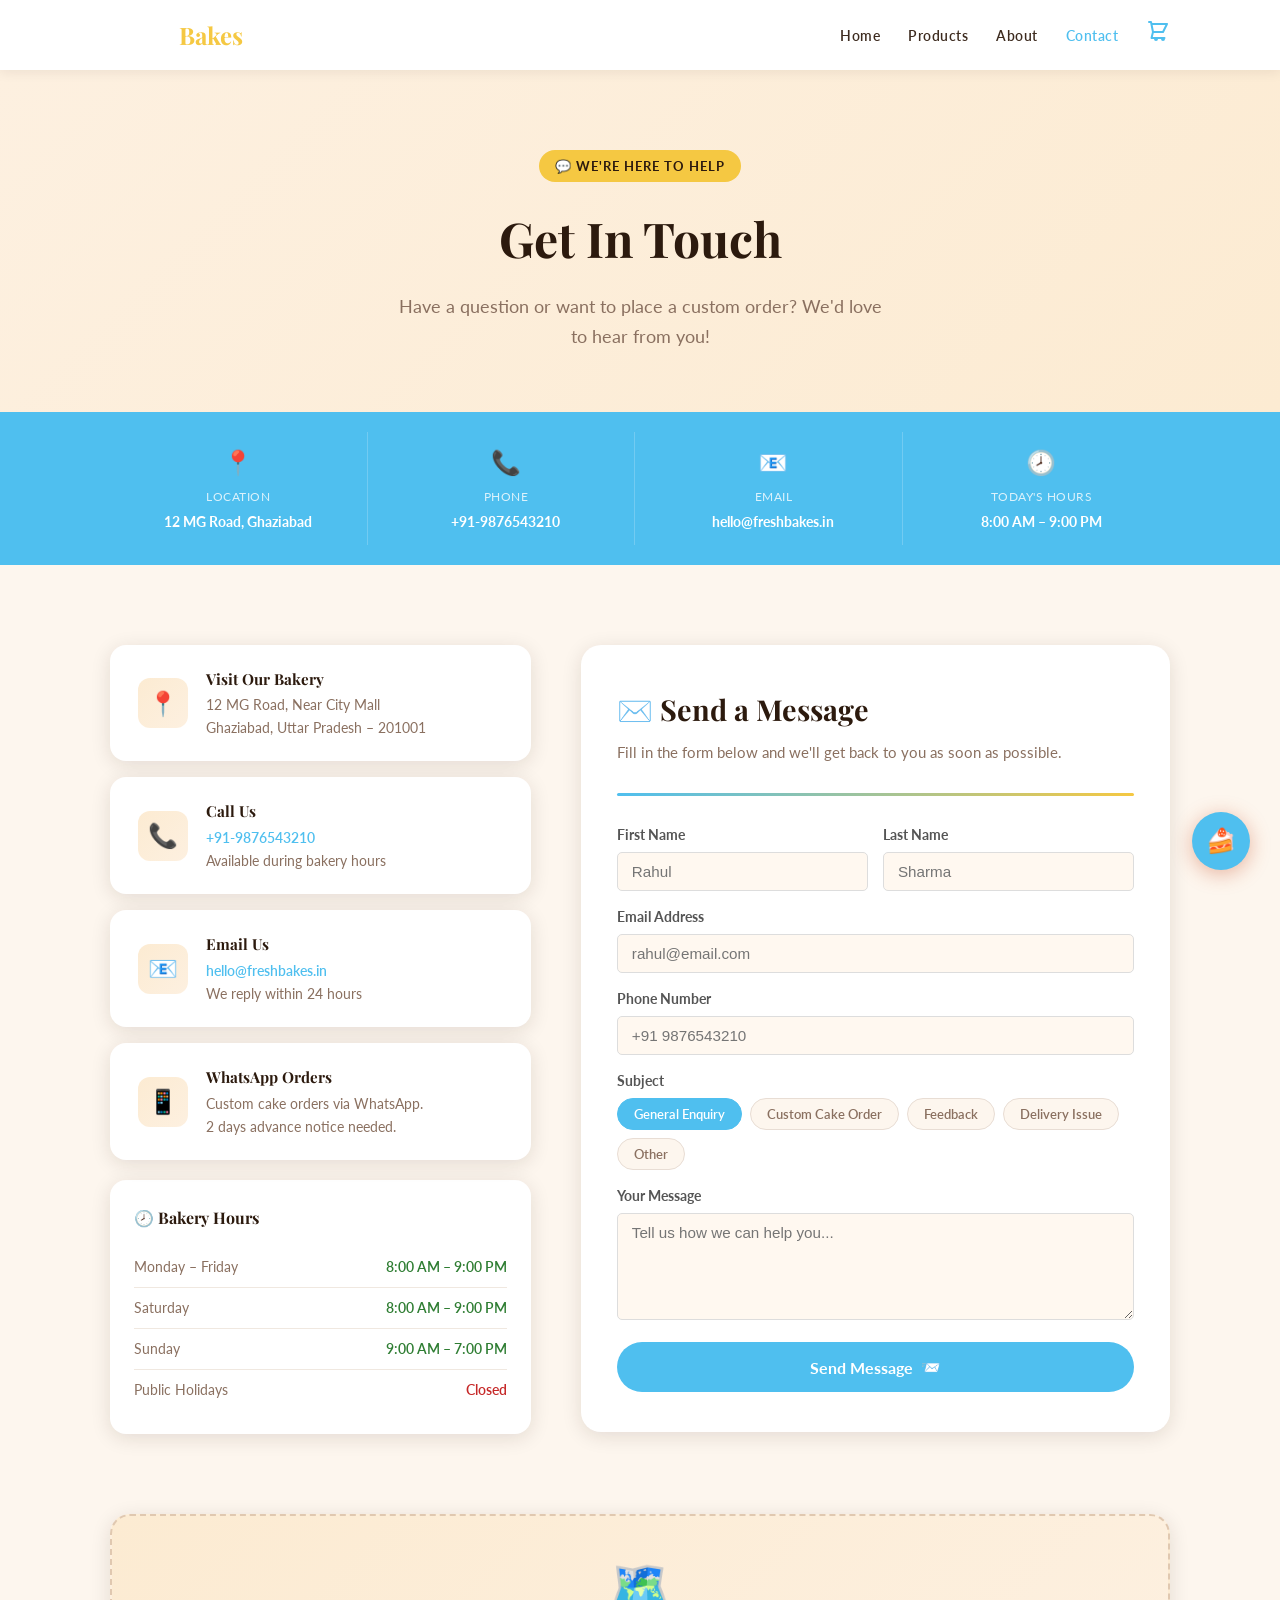
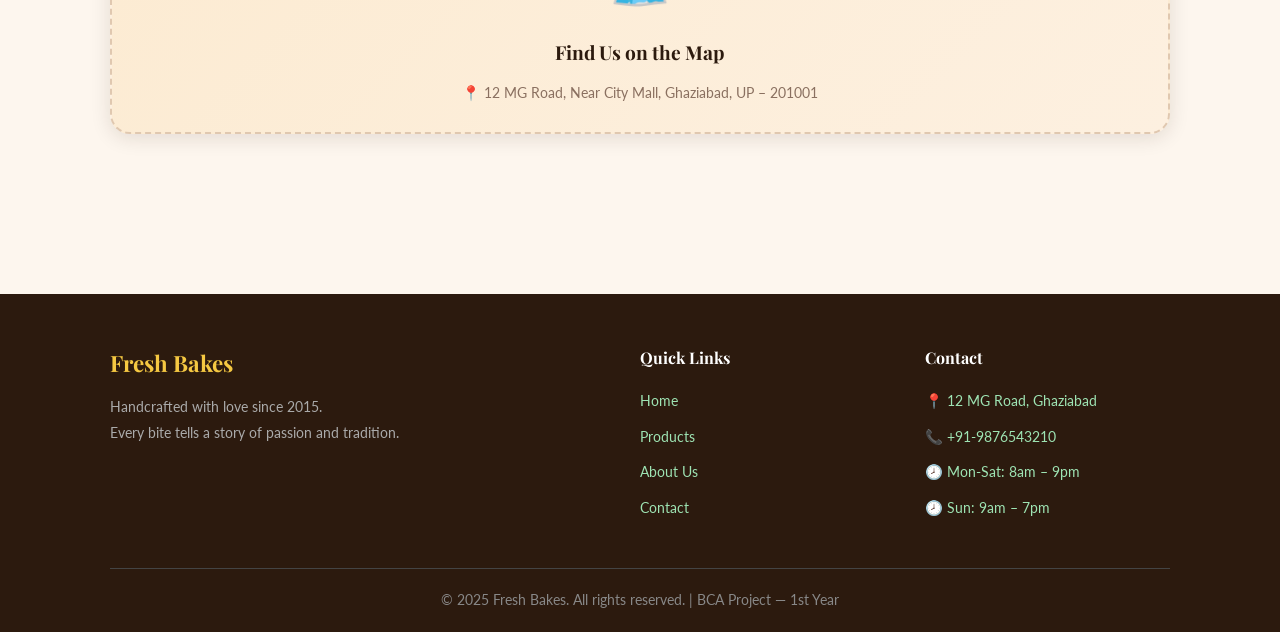
==== web project try - Copy/contact.html @ 9b56d31a "Add files via upload" ====
<!DOCTYPE html>
<html lang="en">
<head>
  <meta charset="UTF-8"/>
  <meta name="viewport" content="width=device-width, initial-scale=1.0"/>
  <title>Fresh Bakes — Contact Us</title>
  <link rel="stylesheet" href="style.css"/>
</head>
<body>

  <!-- ============ NAVBAR ============ -->
  <nav class="navbar">
    <div class="container">
      <a class="logo" href="index.html">Fresh <span>Bakes</span></a>
      <ul class="nav-links">
        <li><a href="index.html">Home</a></li>
        <li><a href="product.html">Products</a></li>
        <li><a href="about.html">About</a></li>
        <li><a href="contact.html" class="active">Contact</a></li>
        <li>
          <a href="cart.html" class="cart-icon">
            <svg xmlns="http://www.w3.org/2000/svg" fill="none" viewBox="0 0 24 24" stroke-width="2" stroke="currentColor">
              <path stroke-linecap="round" stroke-linejoin="round" d="M3 3h2l.4 2M7 13h10l4-8H5.4M7 13l-1.5 6h13M7 13L5.4 5M10 21a1 1 0 100-2 1 1 0 000 2zm7 0a1 1 0 100-2 1 1 0 000 2z"/>
            </svg>
            <span class="cart-count" id="cartCount">0</span>
          </a>
        </li>
      </ul>
      <div class="hamburger" id="hamburger">
        <span></span><span></span><span></span>
      </div>
    </div>
  </nav>

  <!-- ============ PAGE HERO ============ -->
  <div class="page-hero">
    <div class="container">
      <div class="page-hero-tag">💬 We're Here to Help</div>
      <h1>Get In Touch</h1>
      <p>Have a question or want to place a custom order? We'd love to hear from you!</p>
    </div>
  </div>

  <!-- ============ QUICK INFO STRIP ============ -->
  <div class="info-strip">
    <div class="container">
      <div class="info-strip-grid">
        <div class="info-strip-item">
          <span class="s-icon">📍</span>
          <span class="s-label">Location</span>
          <span class="s-value">12 MG Road, Ghaziabad</span>
        </div>
        <div class="info-strip-item">
          <span class="s-icon">📞</span>
          <span class="s-label">Phone</span>
          <span class="s-value">+91-9876543210</span>
        </div>
        <div class="info-strip-item">
          <span class="s-icon">📧</span>
          <span class="s-label">Email</span>
          <span class="s-value">hello@freshbakes.in</span>
        </div>
        <div class="info-strip-item">
          <span class="s-icon">🕗</span>
          <span class="s-label">Today's Hours</span>
          <span class="s-value">8:00 AM – 9:00 PM</span>
        </div>
      </div>
    </div>
  </div>

  <!-- ============ MAIN CONTACT ============ -->
  <section class="contact-section">
    <div class="container">
      <div class="contact-layout">

        <!-- LEFT: Info + Hours -->
        <div>
          <div class="info-cards">
            <div class="info-card">
              <div class="info-icon-box">📍</div>
              <div class="info-card-text">
                <h3>Visit Our Bakery</h3>
                <p>12 MG Road, Near City Mall<br>Ghaziabad, Uttar Pradesh – 201001</p>
              </div>
            </div>
            <div class="info-card">
              <div class="info-icon-box">📞</div>
              <div class="info-card-text">
                <h3>Call Us</h3>
                <p><a href="tel:+919876543210">+91-9876543210</a><br>Available during bakery hours</p>
              </div>
            </div>
            <div class="info-card">
              <div class="info-icon-box">📧</div>
              <div class="info-card-text">
                <h3>Email Us</h3>
                <p><a href="mailto:hello@freshbakes.in">hello@freshbakes.in</a><br>We reply within 24 hours</p>
              </div>
            </div>
            <div class="info-card">
              <div class="info-icon-box">📱</div>
              <div class="info-card-text">
                <h3>WhatsApp Orders</h3>
                <p>Custom cake orders via WhatsApp.<br>2 days advance notice needed.</p>
              </div>
            </div>
          </div>

          <!-- Hours Table -->
          <div class="hours-card" style="margin-top: 20px;">
            <h3>🕗 Bakery Hours</h3>
            <div class="hours-row"><span class="day">Monday – Friday</span><span class="time open">8:00 AM – 9:00 PM</span></div>
            <div class="hours-row"><span class="day">Saturday</span><span class="time open">8:00 AM – 9:00 PM</span></div>
            <div class="hours-row"><span class="day">Sunday</span><span class="time open">9:00 AM – 7:00 PM</span></div>
            <div class="hours-row"><span class="day">Public Holidays</span><span class="time closed">Closed</span></div>
          </div>
        </div>

        <!-- RIGHT: Contact Form -->
        <div class="contact-form-box">
          <div class="form-top">
            <h2>✉️ Send a Message</h2>
            <p>Fill in the form below and we'll get back to you as soon as possible.</p>
          </div>
          <div class="form-divider"></div>

          <div class="form-row">
            <div class="form-group">
              <label>First Name</label>
              <input type="text" id="cFirstName" placeholder="Rahul"/>
            </div>
            <div class="form-group">
              <label>Last Name</label>
              <input type="text" id="cLastName" placeholder="Sharma"/>
            </div>
          </div>

          <div class="form-group">
            <label>Email Address</label>
            <input type="email" id="cEmail" placeholder="rahul@email.com"/>
          </div>

          <div class="form-group">
            <label>Phone Number</label>
            <input type="tel" id="cPhone" placeholder="+91 9876543210"/>
          </div>

          <div class="form-group">
            <label>Subject</label>
            <div class="subject-chips" id="subjectChips">
              <button class="chip active" onclick="selectChip(this)">General Enquiry</button>
              <button class="chip"        onclick="selectChip(this)">Custom Cake Order</button>
              <button class="chip"        onclick="selectChip(this)">Feedback</button>
              <button class="chip"        onclick="selectChip(this)">Delivery Issue</button>
              <button class="chip"        onclick="selectChip(this)">Other</button>
            </div>
          </div>

          <div class="form-group">
            <label>Your Message</label>
            <textarea id="cMsg" rows="5" placeholder="Tell us how we can help you..."></textarea>
          </div>

          <button class="submit-btn" onclick="submitForm()">
            <span>Send Message</span> <span>📨</span>
          </button>
        </div>

      </div>
    </div>
  </section>

  <!-- ============ MAP PLACEHOLDER ============ -->
  <section class="map-section">
    <div class="container">
      <div class="map-box">
        <div class="map-icon">🗺️</div>
        <h3>Find Us on the Map</h3>
        <p>📍 12 MG Road, Near City Mall, Ghaziabad, UP – 201001</p>
      </div>
    </div>
  </section>

  <!-- ============ FOOTER ============ -->
  <footer>
    <div class="container">
      <div class="footer-grid">
        <div class="footer-brand">
          <span class="footer-brand-logo">Fresh <span>Bakes</span></span>
          <p>Handcrafted with love since 2015.<br>Every bite tells a story of passion and tradition.</p>
        </div>
        <div class="footer-col">
          <h4>Quick Links</h4>
          <ul>
            <li><a href="index.html">Home</a></li>
            <li><a href="product.html">Products</a></li>
            <li><a href="about.html">About Us</a></li>
            <li><a href="contact.html">Contact</a></li>
          </ul>
        </div>
        <div class="footer-col">
          <h4>Contact</h4>
          <ul>
            <li><a href="#">📍 12 MG Road, Ghaziabad</a></li>
            <li><a href="#">📞 +91-9876543210</a></li>
            <li><a href="#">🕗 Mon-Sat: 8am – 9pm</a></li>
            <li><a href="#">🕗 Sun: 9am – 7pm</a></li>
          </ul>
        </div>
      </div>
      <div class="footer-bottom">
        <p>© 2025 Fresh Bakes. All rights reserved. | BCA Project — 1st Year</p>
      </div>
    </div>
  </footer>

  <!-- ============ JAVASCRIPT ============ -->
  <script>
    /* ---- Cart Count ---- */
    const CART_KEY = "freshBakesCart";
    function getCart()      { return JSON.parse(localStorage.getItem(CART_KEY)) || []; }
    function getCartCount() { return getCart().reduce((s, i) => s + i.qty, 0); }
    function updateCartCount() {
      const el = document.getElementById("cartCount");
      if (!el) return;
      const n = getCartCount();
      el.textContent = n;
      el.style.display = n > 0 ? "flex" : "none";
    }
    function showToast(msg, type = "success") {
      let t = document.querySelector(".toast");
      if (!t) { t = document.createElement("div"); t.className = "toast"; document.body.appendChild(t); }
      t.textContent = msg;
      t.className = "toast " + type;
      void t.offsetWidth;
      t.classList.add("show");
      setTimeout(() => t.classList.remove("show"), 3000);
    }
    updateCartCount();

    /* ---- Hamburger ---- */
    document.getElementById("hamburger").addEventListener("click", () => {
      document.querySelector(".nav-links").classList.toggle("open");
    });

    /* ---- Subject Chips ---- */
    function selectChip(el) {
      document.querySelectorAll(".chip").forEach(c => c.classList.remove("active"));
      el.classList.add("active");
    }

    /* ---- Contact Form Submit ---- */
    function submitForm() {
      const name  = document.getElementById("cFirstName").value.trim();
      const email = document.getElementById("cEmail").value.trim();
      const msg   = document.getElementById("cMsg").value.trim();
      if (!name || !email || !msg) {
        showToast("Please fill in all required fields!", "error");
        return;
      }
      showToast("Message sent! We'll get back to you soon. 😊", "success");
      document.getElementById("cFirstName").value = "";
      document.getElementById("cLastName").value  = "";
      document.getElementById("cEmail").value     = "";
      document.getElementById("cPhone").value     = "";
      document.getElementById("cMsg").value       = "";
      document.querySelectorAll(".chip").forEach((c, i) => {
        c.classList.toggle("active", i === 0);
      });
    }


    /* ---- Chatbot ---- */
    // Chatbot is loaded from shared chatbot.js
  </script>

  <!-- CHATBOT  -->
  <script src="chatbot.js"></script>

</body>
</html>
---- web project try - Copy/style.css ----
/* ================================================
   FRESH BAKES - Main Stylesheet
   BCA Project | 1st Year
   ================================================ */

@import url('https://fonts.googleapis.com/css2?family=Playfair+Display:wght@400;600;700&family=Lato:wght@300;400;600&display=swap');

/* ---- CSS Variables  ---- */
:root {
  --primary:    #4fbfef;
  --primary-dk: #9346f2;
  --accent:     #f5c842;
  --cream:      #fdf6ee;
  --dark:       #2c1a0e;
  --text:       #3d2b1f;
  --muted:      #8a7060;
  --white:      #ffffff;
  --shadow:     0 4px 20px rgba(44,26,14,0.12);
  --radius:     10px;
  --nav-h:      70px;
}

/* ---- Reset ---- */
*, *::before, *::after { box-sizing: border-box; margin: 0; padding: 0; }
html { scroll-behavior: smooth; }
body {
  font-family: 'Lato', sans-serif;
  background: var(--cream);
  color: var(--text);
  line-height: 1.7;
}
a { text-decoration: none; color: inherit; }
img { max-width: 100%; display: block; }
ul { list-style: none; }

/* ---- Utility ---- */
.container { max-width: 1100px; margin: 0 auto; padding: 0 20px; }
.btn {
  display: inline-block;
  padding: 12px 28px;
  border-radius: 50px;
  font-family: 'Lato', sans-serif;
  font-weight: 600;
  font-size: 0.95rem;
  cursor: pointer;
  transition: all 0.3s ease;
  border: none;
}
.btn-primary   { background: var(--primary); color: var(--white); }
.btn-primary:hover { background: var(--primary-dk); transform: translateY(-2px); box-shadow: var(--shadow); }
.btn-outline   { background: transparent; border: 2px solid var(--primary); color: var(--primary); }
.btn-outline:hover { background: var(--primary); color: var(--white); }
.section-title {
  font-family: 'Playfair Display', serif;
  font-size: 2.2rem;
  color: var(--dark);
  margin-bottom: 10px;
}
.section-sub { color: var(--muted); margin-bottom: 40px; font-size: 1.05rem; }
.text-center { text-align: center; }

/* ---- Navbar  ---- */
.navbar {
  position: sticky; top: 0; z-index: 900;
  background: var(--white);
  height: var(--nav-h);
  box-shadow: 0 2px 12px rgba(44,26,14,0.08);
  display: flex; align-items: center;
}
.navbar .container {
  display: flex; align-items: center; justify-content: space-between; width: 100%;
}
.logo {
  font-family: 'Playfair Display', serif;
  font-size: 1.6rem;
  font-weight: 700;
  color: var(--primary);
}
.logo span { color: var(--accent); }
.nav-links { display: flex; gap: 28px; align-items: center; }
.nav-links a { font-weight: 600; font-size: 0.9rem; color: var(--text); transition: color 0.2s; letter-spacing: 0.5px; }
.nav-links a:hover, .nav-links a.active { color: var(--primary); }
.cart-icon { position: relative; cursor: pointer; }
.cart-icon svg { width: 24px; height: 24px; stroke: var(--primary); }
.cart-count {
  position: absolute; top: -8px; right: -8px;
  background: var(--accent); color: var(--dark);
  border-radius: 50%; width: 18px; height: 18px;
  font-size: 0.7rem; font-weight: 700;
  display: flex; align-items: center; justify-content: center;
}
.hamburger { display: none; flex-direction: column; gap: 5px; cursor: pointer; }
.hamburger span { width: 24px; height: 2px; background: var(--dark); border-radius: 2px; transition: all 0.3s; }

/* ---- Navbar  ---- */
nav { background: #eab263; padding: 15px 30px; display: flex; justify-content: space-between; align-items: center; }
nav .logo { color: white; font-size: 1.5rem; font-weight: bold; text-decoration: none; }
nav ul { list-style: none; display: flex; gap: 20px; }
nav ul a { color: white; text-decoration: none; font-size: 0.95rem; }
nav ul a:hover { text-decoration: underline; }
.cart-link { position: relative; }
.cart-badge { background: #f5c842; color: #333; border-radius: 50%; padding: 1px 6px; font-size: 0.75rem; font-weight: bold; margin-left: 4px; }

/* ---- Footer  ---- */
footer {
  background: var(--dark);
  color: #e7869e;
  padding: 50px 0 20px;
  margin-top: 80px;
}
.footer-grid { display: grid; grid-template-columns: 2fr 1fr 1fr; gap: 40px; margin-bottom: 40px; }
.footer-brand .logo { color: var(--accent); font-size: 1.4rem; margin-bottom: 12px; }
.footer-brand-logo { font-family: 'Playfair Display', serif; font-size: 1.4rem; font-weight: 700; color: var(--accent); margin-bottom: 12px; display: block; }
.footer-brand p { font-size: 0.9rem; color: #aaa; line-height: 1.8; }
.footer-col h4 { color: var(--white); font-size: 1rem; margin-bottom: 15px; font-family: 'Playfair Display', serif; }
.footer-col ul li { margin-bottom: 8px; }
.footer-col ul li a { color: #9ee4b3; font-size: 0.9rem; transition: color 0.2s; }
.footer-col ul li a:hover { color: var(--accent); }
.footer-bottom { border-top: 1px solid #444; padding-top: 20px; text-align: center; font-size: 0.85rem; color: #888; }

/* ---- Toast Notification ---- */
.toast {
  position: fixed; bottom: 30px; right: 30px; z-index: 9999;
  background: var(--dark); color: var(--white);
  padding: 14px 24px; border-radius: var(--radius);
  font-size: 0.9rem; box-shadow: var(--shadow);
  transform: translateY(100px); opacity: 0;
  transition: all 0.4s ease;
}
.toast.show { transform: translateY(0); opacity: 1; }
.toast.success { border-left: 4px solid #4caf50; }
.toast.error   { border-left: 4px solid var(--primary); }

/* ---- Chatbot  ---- */
.chatbot-toggle {
  position: fixed; bottom: 30px; right: 30px; z-index: 1000;
  width: 58px; height: 58px; border-radius: 50%;
  background: var(--primary); color: var(--white);
  display: flex; align-items: center; justify-content: center;
  cursor: pointer; box-shadow: 0 4px 20px rgba(200,82,42,0.4);
  transition: all 0.3s; font-size: 1.5rem;
  border: none;
}
.chatbot-toggle:hover { background: var(--primary-dk); transform: scale(1.08); }
.chatbot-window {
  position: fixed; bottom: 100px; right: 30px; z-index: 999;
  width: 340px; height: 480px;
  background: var(--white); border-radius: 16px;
  box-shadow: 0 10px 40px rgba(44,26,14,0.2);
  display: flex; flex-direction: column;
  overflow: hidden;
  transform: scale(0.8) translateY(30px);
  opacity: 0; pointer-events: none;
  transition: all 0.3s cubic-bezier(0.34,1.56,0.64,1);
}
.chatbot-window.open { transform: scale(1) translateY(0); opacity: 1; pointer-events: all; }
.chat-header {
  background: var(--primary); color: var(--white);
  padding: 16px 20px; display: flex; align-items: center; gap: 12px;
}
.chat-avatar {
  width: 38px; height: 38px; border-radius: 50%;
  background: var(--accent); display: flex; align-items: center; justify-content: center;
  font-size: 1.2rem;
}
.chat-header-info h4 { font-size: 0.95rem; font-weight: 700; }
.chat-header-info p  { font-size: 0.75rem; opacity: 0.85; }
.chat-close { margin-left: auto; cursor: pointer; font-size: 1.2rem; opacity: 0.8; background: none; border: none; color: white; }
.chat-messages {
  flex: 1; overflow-y: auto; padding: 16px;
  display: flex; flex-direction: column; gap: 10px;
  background: #faf7f4;
}
.chat-messages::-webkit-scrollbar { width: 4px; }
.chat-messages::-webkit-scrollbar-thumb { background: #ddd; border-radius: 2px; }
.msg { max-width: 80%; padding: 10px 14px; border-radius: 16px; font-size: 0.875rem; line-height: 1.5; }
.msg.bot  { background: var(--white); color: var(--text); border-bottom-left-radius: 4px; box-shadow: 0 1px 4px rgba(0,0,0,0.06); align-self: flex-start; }
.msg.user { background: var(--primary); color: var(--white); border-bottom-right-radius: 4px; align-self: flex-end; }
.chat-suggestions { display: flex; flex-wrap: wrap; gap: 6px; margin-top: 4px; }
.chat-suggest-btn {
  background: var(--cream); border: 1px solid #e0d4c8;
  color: var(--primary); border-radius: 20px;
  padding: 5px 12px; font-size: 0.78rem; cursor: pointer;
  transition: all 0.2s; font-family: 'Lato', sans-serif;
}
.chat-suggest-btn:hover { background: var(--primary); color: var(--white); }
.chat-input-row {
  display: flex; padding: 12px; gap: 8px; border-top: 1px solid #eee;
  background: var(--white);
}
.chat-input {
  flex: 1; border: 1.5px solid #e0d4c8; border-radius: 24px;
  padding: 9px 16px; font-size: 0.875rem; outline: none;
  font-family: 'Lato', sans-serif; color: var(--text);
  transition: border-color 0.2s;
}
.chat-input:focus { border-color: var(--primary); }
.chat-send {
  width: 38px; height: 38px; border-radius: 50%;
  background: var(--primary); color: var(--white);
  border: none; cursor: pointer; display: flex; align-items: center; justify-content: center;
  transition: background 0.2s; font-size: 1rem; flex-shrink: 0;
}
.chat-send:hover { background: var(--primary-dk); }
.typing-dot { display: inline-block; width: 6px; height: 6px; background: #aaa; border-radius: 50%; animation: blink 1s infinite; }
.typing-dot:nth-child(2) { animation-delay: 0.2s; }
.typing-dot:nth-child(3) { animation-delay: 0.4s; }
@keyframes blink { 0%,80%,100%{opacity:0.2} 40%{opacity:1} }

/* ---- Chatbot  ---- */
.chat-btn { position: fixed; bottom: 30px; right: 30px; background: #c8522a; color: white; border: none; border-radius: 50%; width: 55px; height: 55px; font-size: 1.4rem; cursor: pointer; z-index: 1000; box-shadow: 0 4px 12px rgba(0,0,0,0.2); }
.chat-box { position: fixed; bottom: 95px; right: 30px; width: 300px; background: white; border-radius: 10px; box-shadow: 0 4px 20px rgba(0,0,0,0.15); display: none; flex-direction: column; z-index: 1000; overflow: hidden; }
.chat-box.open { display: flex; }
.chat-head { background: #c8522a; color: white; padding: 12px 16px; display: flex; justify-content: space-between; align-items: center; }
.chat-head span { font-weight: bold; }
.chat-head button { background: none; border: none; color: white; font-size: 1rem; cursor: pointer; }
.chat-msgs { height: 280px; overflow-y: auto; padding: 12px; background: #faf7f4; display: flex; flex-direction: column; gap: 8px; }
.chat-input-row input { flex: 1; padding: 8px 12px; border: 1px solid #ddd; border-radius: 20px; font-size: 0.85rem; outline: none; }
.chat-input-row button { background: #c8522a; color: white; border: none; border-radius: 50%; width: 34px; height: 34px; cursor: pointer; font-size: 0.9rem; }

/* ================================================
   HOME PAGE 
   ================================================ */

/* Hero */
.hero { background: #fde8d8; padding: 60px 30px; text-align: center; }
.hero h1 { font-size: 2.5rem; color: #c8522a; margin-bottom: 10px; }
.hero p { font-size: 1.1rem; color: #555; margin-bottom: 25px; }

/* Why Us Features */
.section { padding: 50px 30px; text-align: center; }
.section h2 { font-size: 1.8rem; color: #c8522a; margin-bottom: 30px; }
.cards { display: flex; justify-content: center; gap: 20px; flex-wrap: wrap; }
.card { background: white; border: 1px solid #eee; border-radius: 8px; padding: 25px; width: 200px; box-shadow: 0 2px 8px rgba(0,0,0,0.08); }
.card .icon { font-size: 2rem; margin-bottom: 10px; }
.card h3 { font-size: 1rem; color: #333; margin-bottom: 6px; }
.card p { font-size: 0.85rem; color: #777; }

/* Home Bestseller Products */
.products { background: #fff; padding: 50px 30px; text-align: center; }
.products h2 { font-size: 1.8rem; color: #c8522a; margin-bottom: 30px; }
.product-grid { display: flex; justify-content: center; gap: 20px; flex-wrap: wrap; }
.product-card { background: #fff8f0; border: 1px solid #eee; border-radius: 8px; padding: 20px; width: 220px; text-align: center; box-shadow: 0 2px 8px rgba(0,0,0,0.06); }
.product-card .emoji { font-size: 3rem; margin-bottom: 10px; }
.product-card h3 { font-size: 1rem; margin-bottom: 5px; }
.product-card p { font-size: 0.85rem; color: #777; margin-bottom: 10px; }
.product-card .price { color: #c8522a; font-weight: bold; font-size: 1.1rem; margin-bottom: 10px; }
.product-card .badge { background: #f5c842; color: #333; font-size: 0.72rem; font-weight: bold; padding: 2px 8px; border-radius: 10px; display: inline-block; margin-bottom: 8px; }
.product-card button { background: #c8522a; color: white; border: none; padding: 8px 16px; border-radius: 5px; cursor: pointer; font-size: 0.9rem; }
.product-card button:hover { background: #a03f1e; }

/* Simple Footer  */
footer.simple-footer { background: #2c1a0e; color: #aaa; text-align: center; padding: 20px; margin-top: 40px; margin-bottom: 0; }

/* ================================================
   PRODUCTS PAGE 
   ================================================ */

.page-top { background: #fde8d8; padding: 40px 30px; text-align: center; }
.page-top h1 { font-size: 2rem; color: #c8522a; }
.page-top p  { color: #666; margin-top: 8px; }

.filter-bar { display: flex; justify-content: center; gap: 10px; flex-wrap: wrap; padding: 25px 30px 10px; }
.filter-btn { padding: 8px 20px; border: 2px solid #c8522a; background: white; color: #c8522a; border-radius: 20px; cursor: pointer; font-size: 0.9rem; }
.filter-btn.active, .filter-btn:hover { background: #c8522a; color: white; }

/* ================================================
   CART PAGE 
   ================================================ */

.cart-section { padding: 30px; max-width: 900px; margin: 0 auto; }
.cart-layout { display: flex; gap: 30px; align-items: flex-start; flex-wrap: wrap; }
.cart-items  { flex: 1; min-width: 300px; }

.cart-item { background: white; border: 1px solid #eee; border-radius: 8px; padding: 15px 20px; display: flex; align-items: center; gap: 15px; margin-bottom: 12px; box-shadow: 0 1px 6px rgba(0,0,0,0.05); }
.item-emoji { font-size: 2.5rem; }
.item-info  { flex: 1; }
.item-info h3 { font-size: 1rem; margin-bottom: 4px; }
.item-info .item-price { color: #c8522a; font-weight: bold; font-size: 0.9rem; }
.qty-row { display: flex; align-items: center; gap: 10px; margin-top: 8px; }
.qty-btn { background: white; border: 2px solid #c8522a; color: #c8522a; width: 28px; height: 28px; border-radius: 50%; cursor: pointer; font-size: 1rem; font-weight: bold; }
.qty-btn:hover { background: #c8522a; color: white; }
.qty-num { font-weight: bold; min-width: 20px; text-align: center; }
.item-total { font-weight: bold; font-size: 1rem; color: #333; }
.remove-btn { background: none; border: none; font-size: 1.2rem; cursor: pointer; color: #bbb; }
.remove-btn:hover { color: red; }

.cart-summary { background: white; border: 1px solid #eee; border-radius: 8px; padding: 25px; width: 280px; box-shadow: 0 2px 8px rgba(0,0,0,0.06); }
.cart-summary h2 { font-size: 1.2rem; color: #c8522a; margin-bottom: 20px; }
.summary-row { display: flex; justify-content: space-between; margin-bottom: 10px; font-size: 0.95rem; color: #555; }
.summary-row.total { font-weight: bold; font-size: 1.1rem; color: #333; border-top: 1px solid #eee; padding-top: 10px; margin-top: 5px; }
.checkout-btn { width: 100%; background: #c8522a; color: white; border: none; padding: 13px; border-radius: 5px; font-size: 1rem; cursor: pointer; margin-top: 15px; }
.checkout-btn:hover { background: #a03f1e; }
.continue-link { display: block; text-align: center; margin-top: 10px; color: #c8522a; font-size: 0.9rem; text-decoration: none; }
.continue-link:hover { text-decoration: underline; }

.empty-cart { text-align: center; padding: 60px 20px; }
.empty-cart .icon { font-size: 4rem; margin-bottom: 15px; }
.empty-cart h2 { color: #333; margin-bottom: 8px; }
.empty-cart p { color: #777; margin-bottom: 20px; }

/* ================================================
   CHECKOUT PAGE 
   ================================================ */

.checkout-section { padding: 30px; max-width: 950px; margin: 0 auto; }
.checkout-layout { display: flex; gap: 30px; flex-wrap: wrap; align-items: flex-start; }

.form-card { background: white; border: 1px solid #eee; border-radius: 8px; padding: 25px; flex: 1; min-width: 300px; box-shadow: 0 2px 8px rgba(0,0,0,0.06); }
.form-card h2 { font-size: 1.2rem; color: #c8522a; margin-bottom: 20px; }
.form-group { margin-bottom: 15px; }
.form-group label { display: block; font-size: 0.85rem; font-weight: bold; color: #555; margin-bottom: 5px; }
.form-group input, .form-group textarea, .form-group select { width: 100%; padding: 10px 14px; border: 1px solid #ddd; border-radius: 5px; font-size: 0.95rem; font-family: Arial, sans-serif; outline: none; background: #fff8f0; }
.form-group input:focus, .form-group textarea:focus { border-color: #c8522a; background: white; }
.form-row { display: flex; gap: 15px; }
.form-row .form-group { flex: 1; }

.payment-options { display: flex; gap: 10px; flex-wrap: wrap; margin-bottom: 15px; }
.pay-opt { flex: 1; min-width: 80px; padding: 12px; border: 2px solid #ddd; border-radius: 8px; text-align: center; cursor: pointer; font-size: 0.9rem; }
.pay-opt.selected { border-color: #c8522a; background: #fff0eb; color: #c8522a; font-weight: bold; }
.pay-opt .pay-icon { font-size: 1.4rem; margin-bottom: 4px; }
.pay-note { font-size: 0.85rem; color: #777; padding: 10px; background: #fff8f0; border-radius: 5px; }

.order-summary { background: white; border: 1px solid #eee; border-radius: 8px; padding: 25px; width: 280px; box-shadow: 0 2px 8px rgba(0,0,0,0.06); }
.order-summary h2 { font-size: 1.2rem; color: #c8522a; margin-bottom: 20px; }
.place-btn { width: 100%; background: #c8522a; color: white; border: none; padding: 13px; border-radius: 5px; font-size: 1rem; cursor: pointer; margin-top: 15px; }
.place-btn:hover { background: #a03f1e; }

/* ================================================
   SUCCESS PAGE 
   ================================================ */

.success-section { display: flex; justify-content: center; align-items: center; padding: 60px 20px; min-height: 80vh; }
.success-card { background: white; border-radius: 10px; padding: 40px; max-width: 500px; width: 100%; text-align: center; box-shadow: 0 4px 20px rgba(0,0,0,0.1); }
.success-icon { font-size: 5rem; margin-bottom: 15px; }
.success-card h1 { font-size: 1.8rem; color: #c8522a; margin-bottom: 8px; }
.success-card p  { color: #666; margin-bottom: 15px; }
.order-id { background: #f0fdf4; border: 1px solid #bbf7d0; color: #166534; padding: 10px 18px; border-radius: 5px; font-weight: bold; font-size: 1rem; margin: 12px 0; }
.order-details { text-align: left; background: #fff8f0; border-radius: 8px; padding: 18px; margin: 18px 0; }
.order-details h3 { font-size: 1rem; color: #c8522a; margin-bottom: 12px; }
.detail-row { display: flex; justify-content: space-between; font-size: 0.9rem; margin-bottom: 7px; }
.detail-row span:first-child { color: #777; }
.detail-row span:last-child  { font-weight: bold; }
.btn-group { display: flex; gap: 12px; justify-content: center; margin-top: 20px; flex-wrap: wrap; }

/* ================================================
   ABOUT PAGE 
   ================================================ */

/* Page Hero */
.page-hero {
  background: linear-gradient(135deg, #fdf0e0, #fcebd2);
  padding: 80px 0 60px;
  text-align: center;
  position: relative;
  overflow: hidden;
}
.page-hero::before {
  font-size: 200px;
  opacity: 0.06;
  position: absolute;
  right: 5%;
  top: 50%;
  transform: translateY(-50%);
  pointer-events: none;
}
.page-hero h1 {
  font-family: 'Playfair Display', serif;
  font-size: 3rem;
  color: var(--dark);
  margin-bottom: 12px;
}
.page-hero p {
  color: var(--muted);
  font-size: 1.1rem;
  max-width: 500px;
  margin: 0 auto;
}
.page-hero-tag {
  display: inline-block;
  background: var(--accent);
  color: var(--dark);
  padding: 5px 16px;
  border-radius: 50px;
  font-size: 0.82rem;
  font-weight: 700;
  letter-spacing: 1px;
  text-transform: uppercase;
  margin-bottom: 16px;
}

/* About Story */
.about-section { padding: 80px 0; }
.about-grid {
  display: grid;
  grid-template-columns: 1fr 1fr;
  gap: 70px;
  align-items: center;
}
.about-img-box {
  background: linear-gradient(135deg, #fcebd2, #fdf0e0);
  border-radius: 24px;
  padding: 50px 30px;
  text-align: center;
  font-size: 130px;
  position: relative;
  box-shadow: var(--shadow);
}
.about-img-box::after {
  content: "Est. 2015";
  position: absolute;
  bottom: 20px;
  right: 20px;
  background: var(--primary);
  color: var(--white);
  padding: 6px 14px;
  border-radius: 50px;
  font-size: 0.8rem;
  font-weight: 700;
  font-family: 'Lato', sans-serif;
}
.about-text h2 {
  font-family: 'Playfair Display', serif;
  font-size: 2rem;
  margin-bottom: 8px;
  color: var(--dark);
}
.about-text .accent-line {
  width: 50px;
  height: 3px;
  background: var(--primary);
  border-radius: 2px;
  margin-bottom: 22px;
}
.about-text p {
  color: var(--muted);
  margin-bottom: 16px;
  line-height: 1.9;
  font-size: 0.97rem;
}

/* Statistics */
.stats-section {
  background: var(--primary);
  padding: 60px 0;
}
.stats-grid {
  display: grid;
  grid-template-columns: repeat(3, 1fr);
  gap: 20px;
  text-align: center;
}
.stat-item { padding: 20px; }
.stat-num {
  font-family: 'Playfair Display', serif;
  font-size: 3rem;
  color: var(--white);
  font-weight: 700;
  display: block;
  line-height: 1;
  margin-bottom: 8px;
}
.stat-lbl {
  font-size: 0.9rem;
  color: rgba(255,255,255,0.8);
  font-weight: 600;
  letter-spacing: 0.5px;
}

/* Team */
.team-section { padding: 80px 0; background: var(--white); }
.team-grid {
  display: grid;
  grid-template-columns: repeat(auto-fit, minmax(220px, 1fr));
  gap: 30px;
  margin-top: 50px;
}
.team-card {
  text-align: center;
  background: var(--cream);
  border-radius: 20px;
  padding: 36px 24px 28px;
  box-shadow: var(--shadow);
  transition: transform 0.3s;
  position: relative;
  overflow: hidden;
}
.team-card::before {
  content: "";
  position: absolute;
  top: 0; left: 0; right: 0;
  height: 4px;
  background: var(--primary);
}
.team-card:hover { transform: translateY(-8px); }
.team-avatar {
  width: 90px;
  height: 90px;
  border-radius: 50%;
  background: linear-gradient(135deg, #fcebd2, #fdf0e0);
  border: 3px solid var(--white);
  box-shadow: 0 4px 12px rgba(200,82,42,0.2);
  display: flex;
  align-items: center;
  justify-content: center;
  font-size: 2.8rem;
  margin: 0 auto 18px;
}
.team-card h3 {
  font-family: 'Playfair Display', serif;
  font-size: 1.15rem;
  margin-bottom: 6px;
  color: var(--dark);
}
.team-card .role {
  font-size: 0.85rem;
  color: var(--primary);
  font-weight: 600;
  background: #fff5f0;
  display: inline-block;
  padding: 4px 14px;
  border-radius: 50px;
  margin-bottom: 12px;
}
.team-card p {
  font-size: 0.85rem;
  color: var(--muted);
  line-height: 1.6;
}

/* Values */
.values-section { padding: 80px 0; }
.values-grid {
  display: grid;
  grid-template-columns: repeat(auto-fit, minmax(230px, 1fr));
  gap: 24px;
  margin-top: 50px;
}
.value-card {
  background: var(--white);
  border-radius: var(--radius);
  padding: 32px 24px;
  box-shadow: var(--shadow);
  transition: transform 0.3s;
  border-bottom: 3px solid transparent;
}
.value-card:hover { transform: translateY(-5px); border-bottom-color: var(--primary); }
.value-icon { font-size: 2.2rem; margin-bottom: 14px; }
.value-card h3 { font-family: 'Playfair Display', serif; margin-bottom: 10px; font-size: 1.05rem; color: var(--dark); }
.value-card p  { font-size: 0.88rem; color: var(--muted); line-height: 1.7; }

/* ================================================
   CONTACT PAGE 
   ================================================ */

/* Quick Info Strip */
.info-strip {
  background: var(--primary);
  padding: 20px 0;
}
.info-strip-grid {
  display: grid;
  grid-template-columns: repeat(4, 1fr);
  gap: 10px;
  text-align: center;
}
.info-strip-item {
  display: flex;
  flex-direction: column;
  align-items: center;
  gap: 4px;
  color: var(--white);
  padding: 10px;
  border-right: 1px solid rgba(255,255,255,0.2);
}
.info-strip-item:last-child { border-right: none; }
.info-strip-item .s-icon { font-size: 1.5rem; }
.info-strip-item .s-label { font-size: 0.72rem; opacity: 0.8; text-transform: uppercase; letter-spacing: 0.5px; }
.info-strip-item .s-value { font-size: 0.9rem; font-weight: 700; }

/* Contact Layout */
.contact-section { padding: 80px 0; }
.contact-layout {
  display: grid;
  grid-template-columns: 1fr 1.4fr;
  gap: 50px;
  align-items: start;
}

/* Info Cards */
.info-cards { display: flex; flex-direction: column; gap: 16px; }
.info-card {
  background: var(--white);
  border-radius: 16px;
  padding: 22px 24px;
  box-shadow: var(--shadow);
  display: flex;
  align-items: center;
  gap: 18px;
  transition: transform 0.3s, box-shadow 0.3s;
  border-left: 4px solid transparent;
}
.info-card:hover {
  transform: translateX(6px);
  border-left-color: var(--primary);
  box-shadow: 0 6px 24px rgba(44,26,14,0.14);
}
.info-icon-box {
  width: 50px;
  height: 50px;
  border-radius: 12px;
  background: linear-gradient(135deg, #fcebd2, #fdf0e0);
  display: flex;
  align-items: center;
  justify-content: center;
  font-size: 1.5rem;
  flex-shrink: 0;
}
.info-card-text h3 {
  font-family: 'Playfair Display', serif;
  font-size: 0.95rem;
  color: var(--dark);
  margin-bottom: 2px;
}
.info-card-text p  { font-size: 0.88rem; color: var(--muted); line-height: 1.6; }
.info-card-text a  { color: var(--primary); font-weight: 600; }
.info-card-text a:hover { text-decoration: underline; }

/* Hours Card */
.hours-card {
  background: var(--white);
  border-radius: 16px;
  padding: 24px;
  box-shadow: var(--shadow);
  margin-top: 4px;
}
.hours-card h3 {
  font-family: 'Playfair Display', serif;
  font-size: 1rem;
  margin-bottom: 16px;
  color: var(--dark);
  display: flex;
  align-items: center;
  gap: 8px;
}
.hours-row {
  display: flex;
  justify-content: space-between;
  font-size: 0.88rem;
  padding: 8px 0;
  border-bottom: 1px solid #f0e8e0;
}
.hours-row:last-child { border-bottom: none; }
.hours-row .day { color: var(--muted); }
.hours-row .time { font-weight: 600; color: var(--dark); }
.hours-row .time.open  { color: #2e7d32; }
.hours-row .time.closed { color: #c62828; }

/* Contact Form */
.contact-form-box {
  background: var(--white);
  border-radius: 20px;
  padding: 40px 36px;
  box-shadow: var(--shadow);
}
.form-top {
  margin-bottom: 28px;
}
.form-top h2 {
  font-family: 'Playfair Display', serif;
  font-size: 1.8rem;
  color: var(--dark);
  margin-bottom: 6px;
}
.form-top p { font-size: 0.92rem; color: var(--muted); }
.form-divider {
  height: 3px;
  background: linear-gradient(90deg, var(--primary), var(--accent));
  border-radius: 2px;
  margin-bottom: 28px;
}
.subject-chips {
  display: flex;
  flex-wrap: wrap;
  gap: 8px;
  margin-top: 4px;
}
.chip {
  padding: 7px 16px;
  border-radius: 50px;
  border: 1.5px solid #e8ddd4;
  background: var(--cream);
  color: var(--muted);
  font-size: 0.82rem;
  font-weight: 600;
  cursor: pointer;
  transition: all 0.2s;
  font-family: 'Lato', sans-serif;
}
.chip:hover, .chip.active {
  background: var(--primary);
  color: var(--white);
  border-color: var(--primary);
}
.submit-btn {
  width: 100%;
  padding: 15px;
  background: var(--primary);
  color: var(--white);
  border: none;
  border-radius: 50px;
  font-size: 1rem;
  font-weight: 700;
  cursor: pointer;
  font-family: 'Lato', sans-serif;
  transition: background 0.2s, transform 0.2s;
  margin-top: 8px;
  display: flex;
  align-items: center;
  justify-content: center;
  gap: 8px;
}
.submit-btn:hover { background: var(--primary-dk); transform: translateY(-2px); }

/* Map */
.map-section { padding: 0 0 80px; }
.map-box {
  background: linear-gradient(135deg, #fcebd2, #fdf0e0);
  border-radius: 20px;
  height: 220px;
  display: flex;
  align-items: center;
  justify-content: center;
  flex-direction: column;
  gap: 12px;
  box-shadow: var(--shadow);
  border: 2px dashed #e0c8b0;
}
.map-box .map-icon { font-size: 3rem; }
.map-box h3 { font-family: 'Playfair Display', serif; font-size: 1.2rem; color: var(--dark); }
.map-box p  { font-size: 0.9rem; color: var(--muted); }

/* ================================================
   RESPONSIVE
   ================================================ */
@media (max-width: 768px) {
  /* Premium navbar */
  .nav-links { display: none; flex-direction: column; position: absolute; top: var(--nav-h); left: 0; right: 0; background: var(--white); padding: 20px; box-shadow: var(--shadow); gap: 16px; }
  .nav-links.open { display: flex; }
  .hamburger { display: flex; }

  /* About */
  .about-grid { grid-template-columns: 1fr; gap: 40px; }
  .stats-grid { grid-template-columns: 1fr; gap: 10px; }

  /* Contact */
  .info-strip-grid { grid-template-columns: repeat(2, 1fr); }
  .info-strip-item { border-right: none; border-bottom: 1px solid rgba(255,255,255,0.2); }
  .contact-layout { grid-template-columns: 1fr; }
  .form-row { grid-template-columns: 1fr; }

  /* Footer */
  .footer-grid { grid-template-columns: 1fr; }

  /* Chatbot */
  .chatbot-window { width: calc(100vw - 40px); right: 20px; }
}
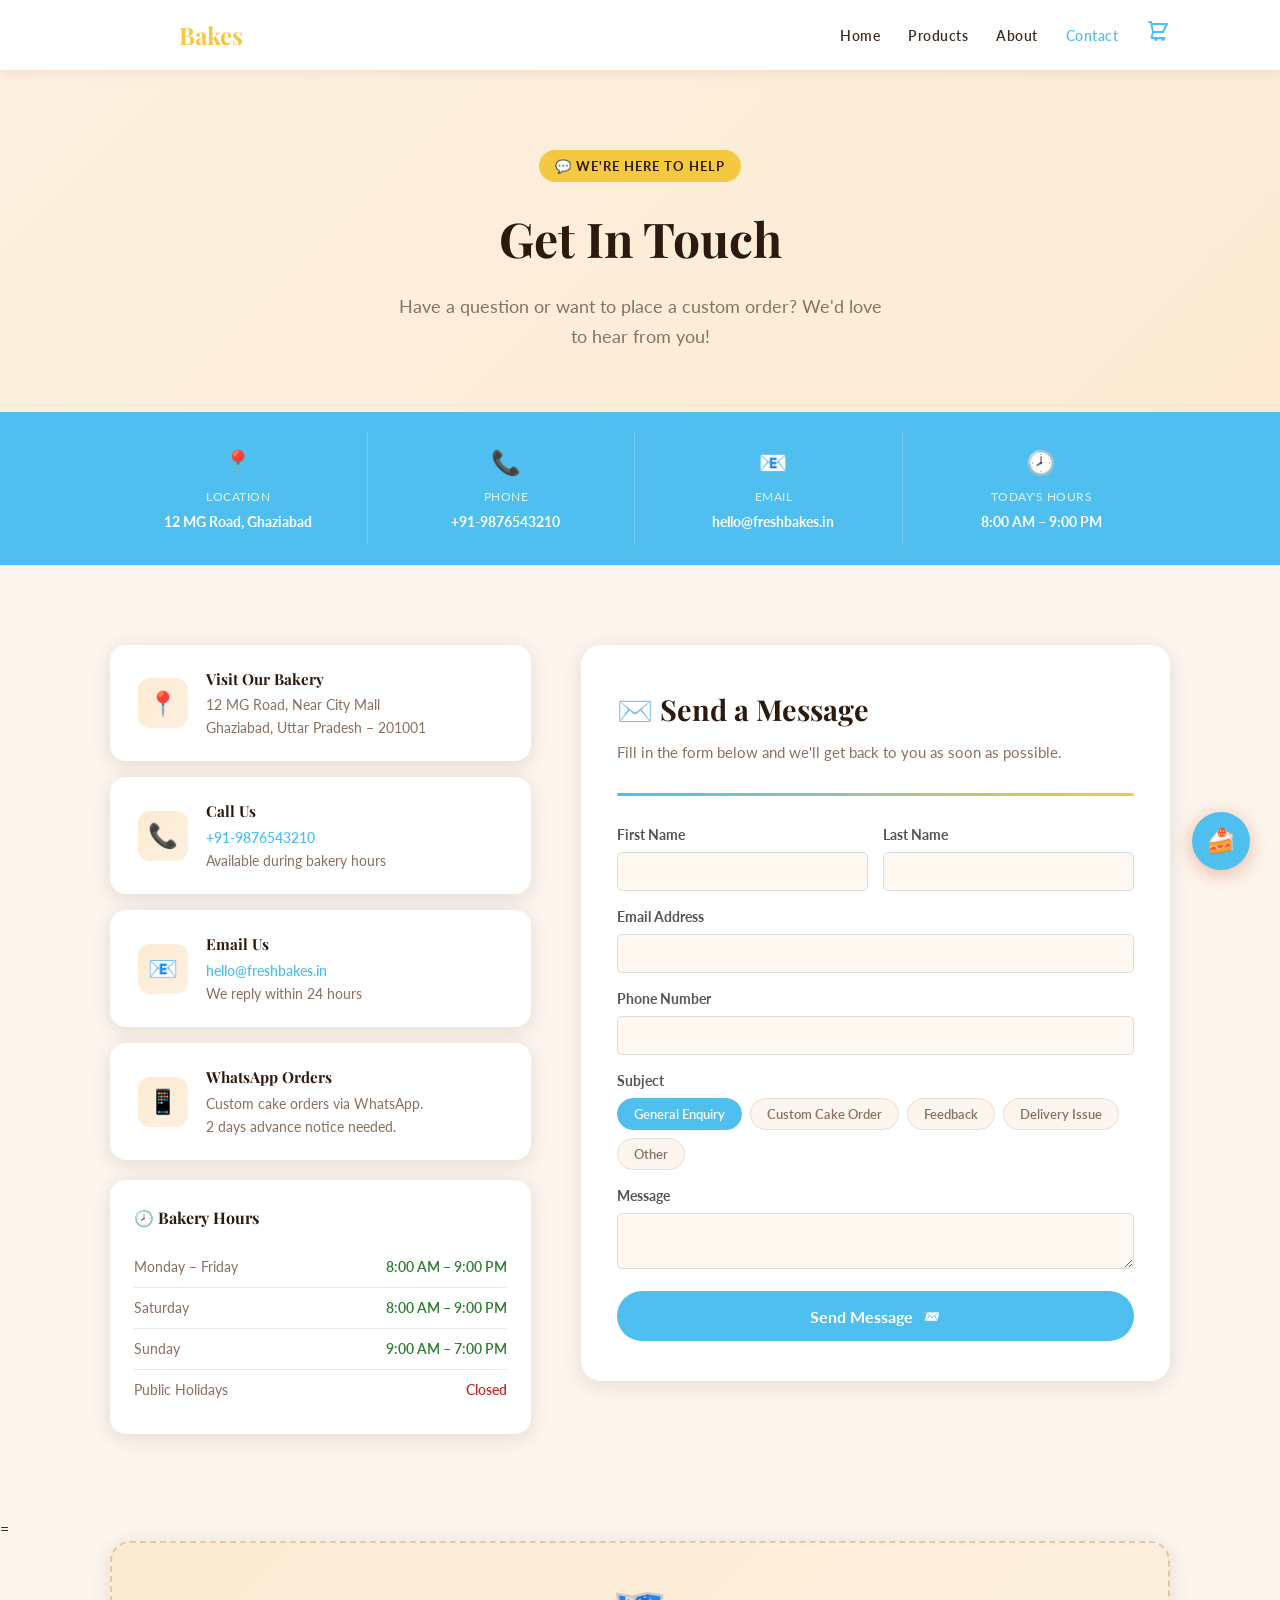
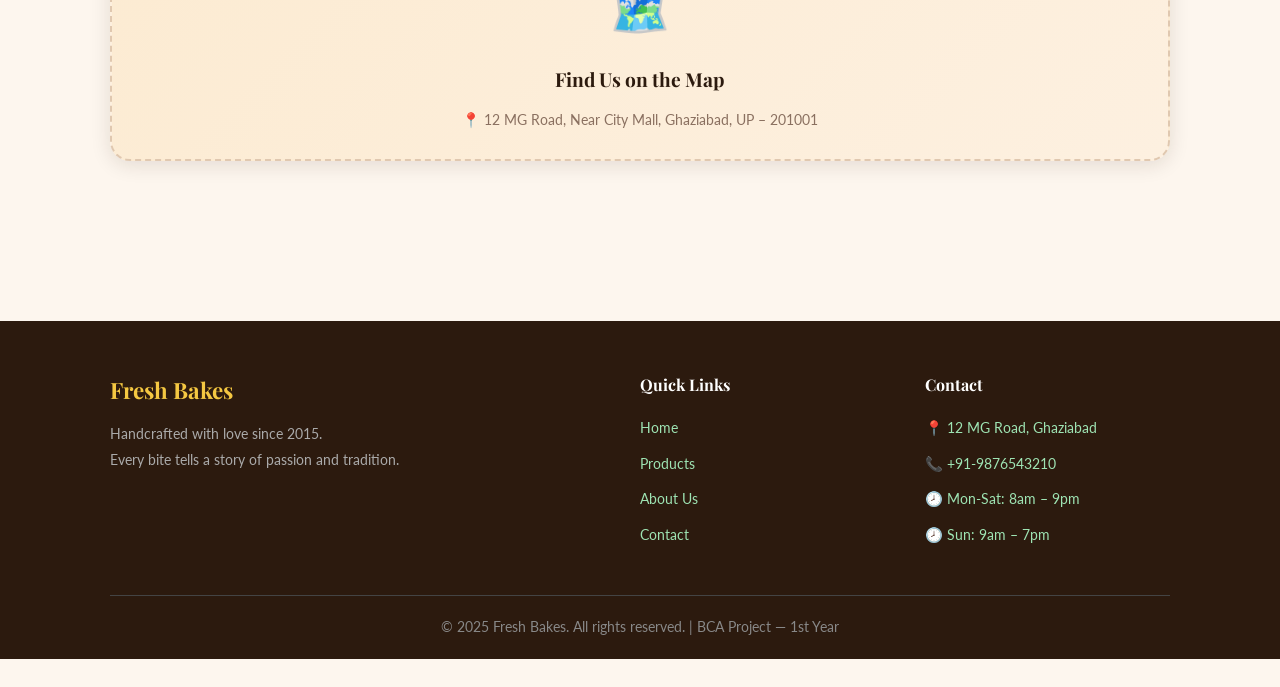
==== commit d1c76bd8: "Add files via upload" ====
--- a/web project try - Copy/contact.html
+++ b/web project try - Copy/contact.html
@@ -128,22 +128,22 @@
           <div class="form-row">
             <div class="form-group">
               <label>First Name</label>
-              <input type="text" id="cFirstName" placeholder="Rahul"/>
+              <input type="text" id="cFirstName" />
             </div>
             <div class="form-group">
               <label>Last Name</label>
-              <input type="text" id="cLastName" placeholder="Sharma"/>
+              <input type="text" id="cLastName" />
             </div>
           </div>
 
           <div class="form-group">
             <label>Email Address</label>
-            <input type="email" id="cEmail" placeholder="rahul@email.com"/>
+            <input type="email" id="cEmail" />
           </div>
 
           <div class="form-group">
             <label>Phone Number</label>
-            <input type="tel" id="cPhone" placeholder="+91 9876543210"/>
+            <input type="tel" id="cPhone" />
           </div>
 
           <div class="form-group">
@@ -157,20 +157,20 @@
             </div>
           </div>
 
-          <div class="form-group">
-            <label>Your Message</label>
-            <textarea id="cMsg" rows="5" placeholder="Tell us how we can help you..."></textarea>
-          </div>
-
-          <button class="submit-btn" onclick="submitForm()">
-            <span>Send Message</span> <span>📨</span>
-          </button>
+         <div class="form-group">
+      <label>Message</label>
+      <textarea id="cMsg"></textarea>
+    </div>
+
+          <button class="submit-btn" onclick="sendContact()">
+  <span>Send Message</span> <span>📨</span>
+</button>
         </div>
 
       </div>
     </div>
   </section>
-
+=
   <!-- ============ MAP PLACEHOLDER ============ -->
   <section class="map-section">
     <div class="container">
@@ -212,10 +212,69 @@
       <div class="footer-bottom">
         <p>© 2025 Fresh Bakes. All rights reserved. | BCA Project — 1st Year</p>
       </div>
-    </div>
+    </div>    
   </footer>
 
+
   <!-- ============ JAVASCRIPT ============ -->
+
+  <script>
+
+function sendContact() {
+    console.log("Button clicked ✅");
+
+
+
+  // ✅ GET VALUES
+  let firstName = document.getElementById("cFirstName").value;
+  let lastName  = document.getElementById("cLastName").value;
+  let email     = document.getElementById("cEmail").value;
+  let phone     = document.getElementById("cPhone").value;
+  let message   = document.getElementById("cMsg").value;
+
+  // ✅ VALIDATION
+  if(!firstName || !email || !message){
+    alert("Fill required fields ❌");
+    return;
+  }
+
+  console.log("Sending data...");
+
+  // ✅ SEND TO SERVER
+  fetch("http://localhost:5000/contact", {
+    method: "POST",
+    headers: {
+      "Content-Type": "application/json"
+    },
+    body: JSON.stringify({
+      first_name: firstName,
+      last_name: lastName,
+      email: email,
+      phone: phone,
+      subject: "General",
+      message: message
+    })
+  })
+  .then(res => res.text())
+  .then(data => {
+    console.log("Server Response:", data);
+    alert("Message Sent ✅");
+
+    // CLEAR FORM
+    document.getElementById("cFirstName").value = "";
+    document.getElementById("cLastName").value  = "";
+    document.getElementById("cEmail").value     = "";
+    document.getElementById("cPhone").value     = "";
+    document.getElementById("cMsg").value       = "";
+
+  })
+  .catch(err => {
+    console.log(err);
+    alert("Error ❌");
+  });
+}
+
+</script>
   <script>
     /* ---- Cart Count ---- */
     const CART_KEY = "freshBakesCart";
@@ -270,13 +329,13 @@
       });
     }
 
-
     /* ---- Chatbot ---- */
     // Chatbot is loaded from shared chatbot.js
   </script>
 
-  <!-- CHATBOT  -->
+  <!-- CHATBOT -->
   <script src="chatbot.js"></script>
 
 </body>
-</html>+</html>
+ 
